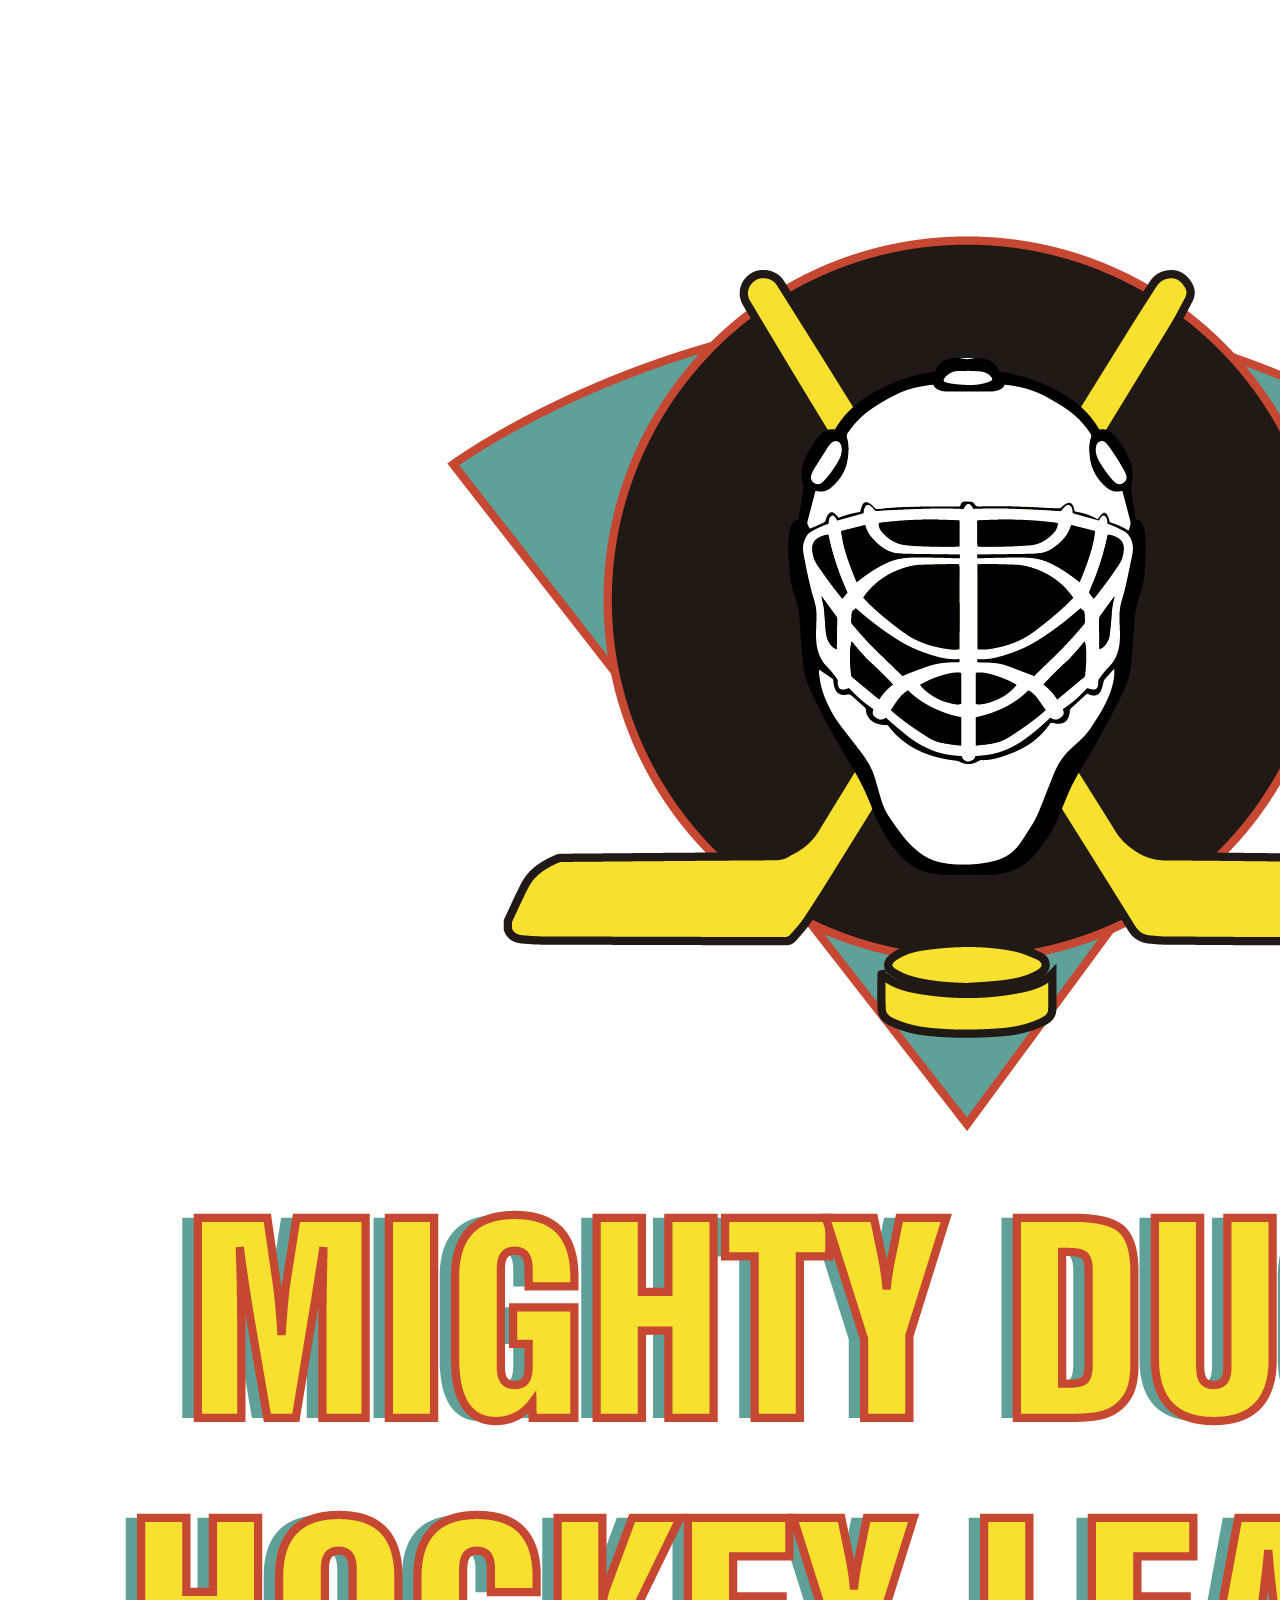
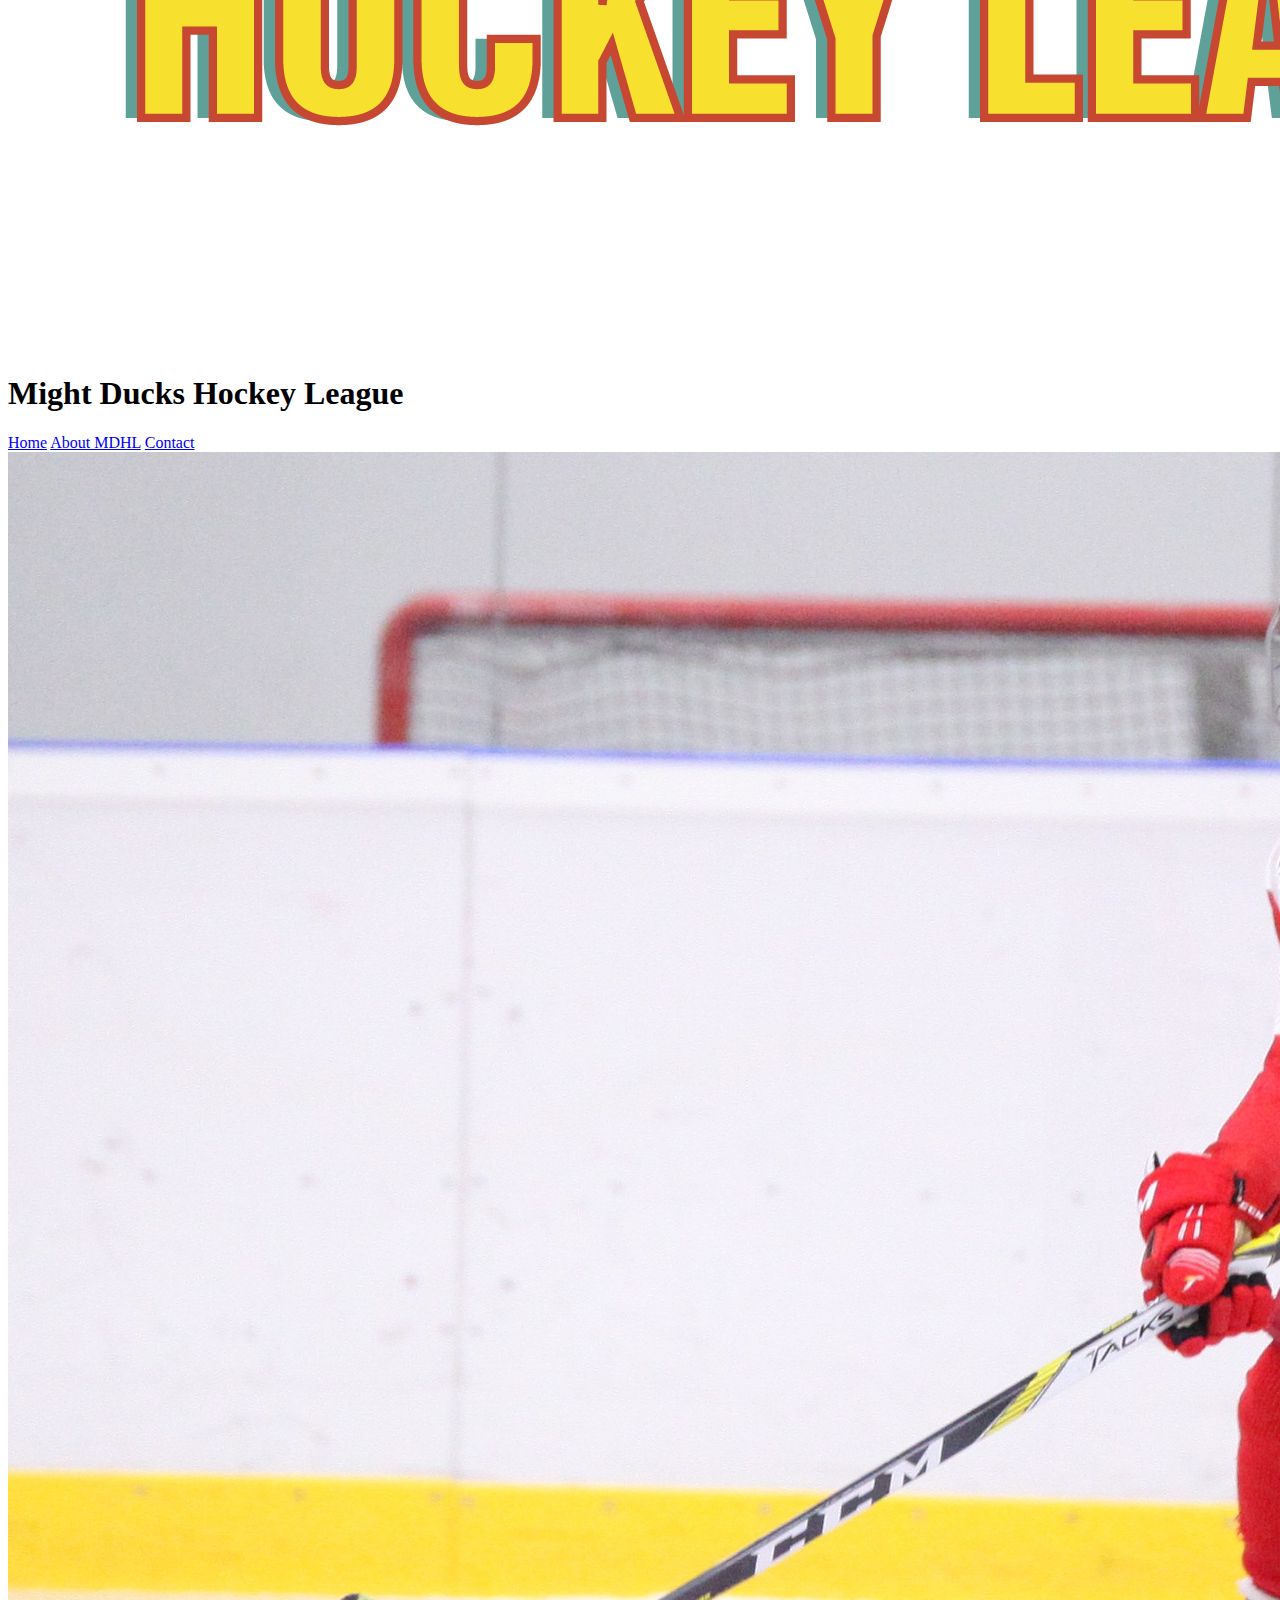
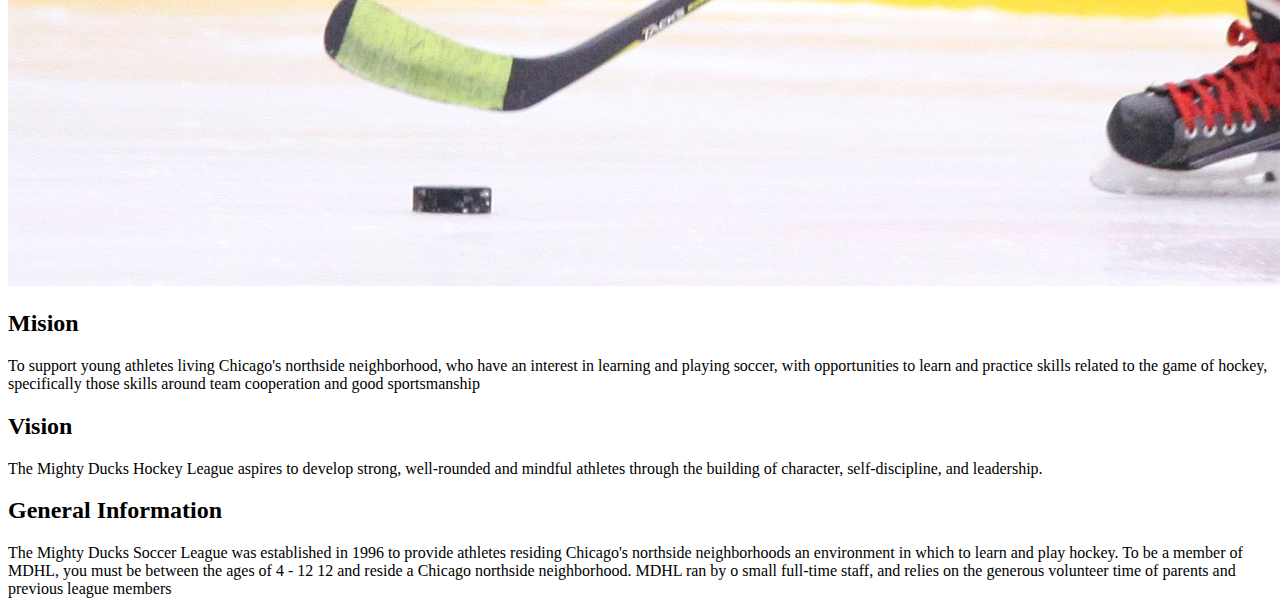
==== about.html @ c8203e19 "first commit" ====
<!DOCTYPE html>
<html lang="en">

<head>
    <meta charset="UTF-8">
    <meta http-equiv="X-UA-Compatible" content="IE=edge">
    <meta name="description" content="Information about hockey team">
    <meta name="viewport" content="width=device-width, initial-scale=1.0">
    <title>About MDHL</title>
</head>

<body>
    <header>
        <img src="./assets/images/LogoMightyducks-01.png" alt="Team logo" >
        <h1>Might Ducks Hockey League</h1>
        <nav>
            <a href="./index.html">Home</a>
            <a href="./about.html">About MDHL</a>
            <a href="./contact.html">Contact</a>
        </nav>
    </header>

    <main>
        <img src="./assets/images/hockey2.jpg" alt="Hockey player">
        <article>
            <h2>Mision</h2>
                <p>
                    To support young athletes living Chicago's northside neighborhood, who have an interest in
                    learning and playing soccer, with opportunities to learn and practice skills related to the game of
                    hockey, specifically those skills around team cooperation and good sportsmanship
                </p>
            <h2>Vision</h2>
                <p>
                    The Mighty Ducks Hockey League aspires to develop strong, well-rounded and mindful athletes
                    through the building of character, self-discipline, and leadership.
                </p>
            <h2>General Information</h2>
                <p>
                    The Mighty Ducks Soccer League was established in 1996 to provide athletes residing
                    Chicago's northside neighborhoods an environment in which to learn and play hockey. To be a member of
                    MDHL,
                    you must be between the ages of 4 - 12 12 and reside a Chicago northside neighborhood. MDHL ran by o
                    small
                    full-time staff, and relies on the generous volunteer time of
                    parents and previous league members

                </p>
        </article>
    </main>

</body>

</html>
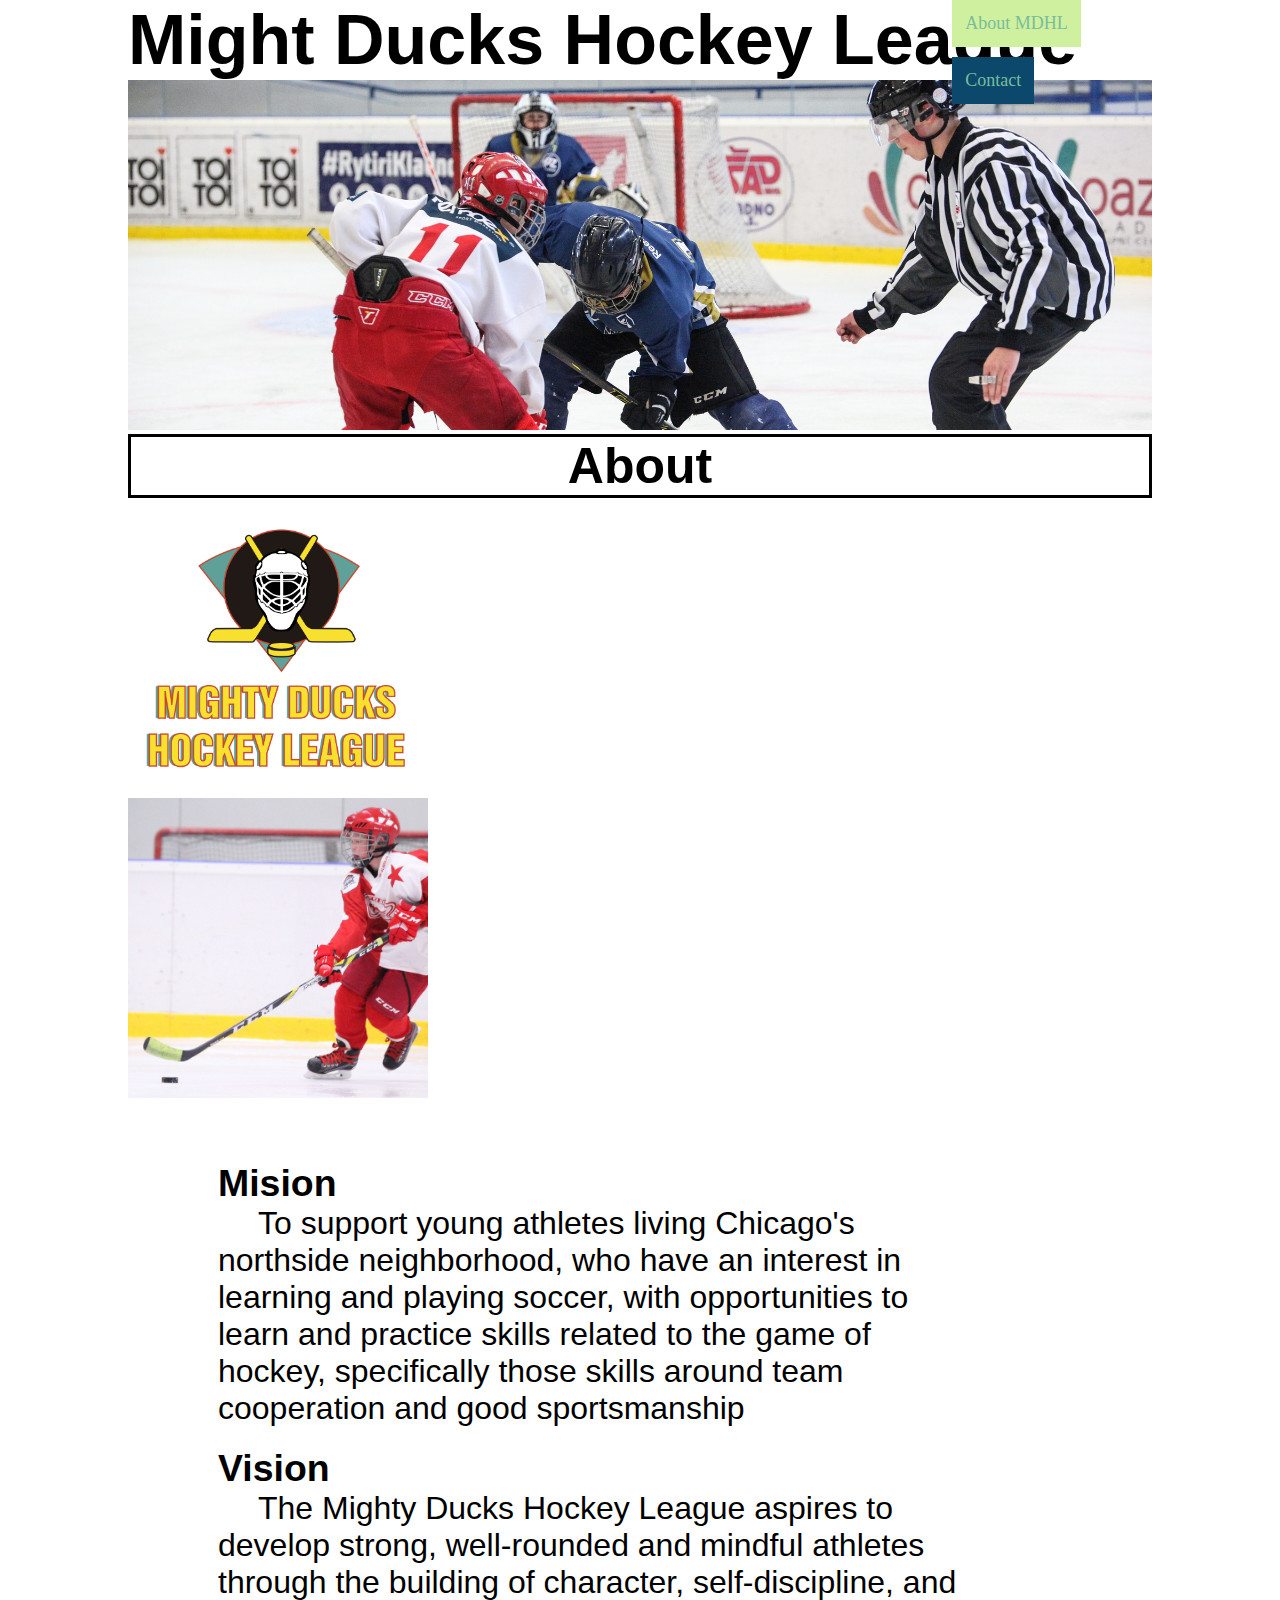
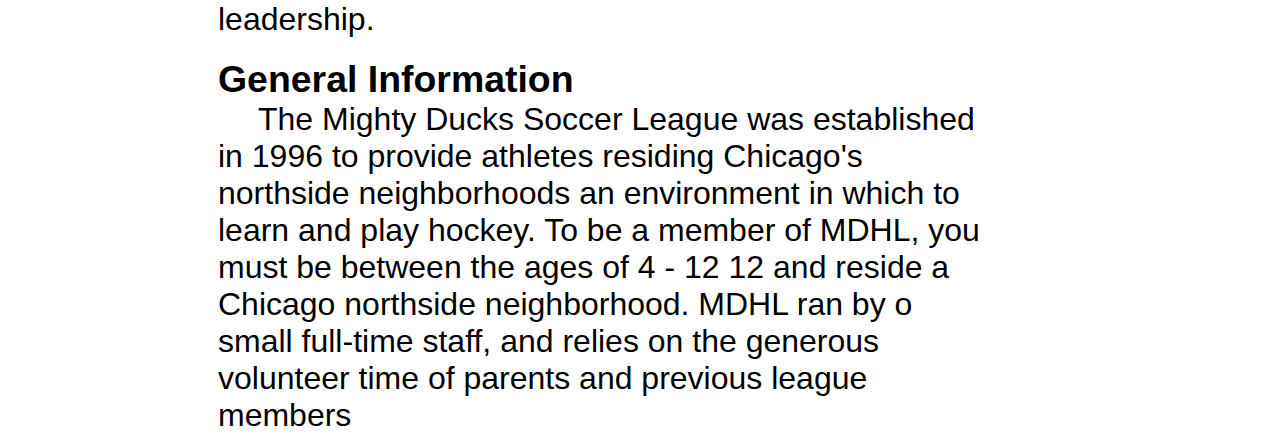
==== commit a9821560: "add my own_design style" ====
--- a/about.html
+++ b/about.html
@@ -6,36 +6,54 @@
     <meta http-equiv="X-UA-Compatible" content="IE=edge">
     <meta name="description" content="Information about hockey team">
     <meta name="viewport" content="width=device-width, initial-scale=1.0">
+
+    <link rel="stylesheet" href="./assets/styles/main.css">
+    <!--<link rel="stylesheet" href="./assets/styles/own_design.css">-->
+
+    <link rel="preconnect" href="https://fonts.googleapis.com">
+    <link rel="preconnect" href="https://fonts.gstatic.com" crossorigin>
+    <link href="https://fonts.googleapis.com/css2?family=Cedarville+Cursive&display=swap" rel="stylesheet">
+
     <title>About MDHL</title>
 </head>
 
 <body>
-    <header>
-        <img src="./assets/images/LogoMightyducks-01.png" alt="Team logo" >
+<div class="layout">
+    <header class="header">
         <h1>Might Ducks Hockey League</h1>
-        <nav>
-            <a href="./index.html">Home</a>
-            <a href="./about.html">About MDHL</a>
-            <a href="./contact.html">Contact</a>
+        <img class="img__banner" src="./assets/images/design1_image1.jpg" alt="Two hockey players">
+        <nav class="nav__header">
+            <a class="a__nav__header" href="./index.html">Home</a>
+            <a class="a__nav__header nav__about" href="#about">About MDHL</a>
+            <a class="a__nav__header" href="./contact.html">Contact</a>
         </nav>
     </header>
 
     <main>
-        <img src="./assets/images/hockey2.jpg" alt="Hockey player">
-        <article>
-            <h2>Mision</h2>
-                <p>
+        <h2>About</h2>
+        <div class="img__contenedor">
+            <img class="img__logo" src="./assets/images/LogoMightyducks-01.png" alt="Team logo" >
+            <img class="img__picture2"  src="./assets/images/hockey2.jpg" alt="Hockey player">
+        </div>
+        <div id="about" class="contenedor__articulos articulos__about">
+        <article class="article__about">
+            <h3>Mision</h3>
+                <p class="parrafos__about parrafos">
                     To support young athletes living Chicago's northside neighborhood, who have an interest in
                     learning and playing soccer, with opportunities to learn and practice skills related to the game of
                     hockey, specifically those skills around team cooperation and good sportsmanship
                 </p>
-            <h2>Vision</h2>
-                <p>
+        </article>        
+        <article class="article__about">    
+            <h3>Vision</h3>
+                <p class="parrafos__about parrafos">
                     The Mighty Ducks Hockey League aspires to develop strong, well-rounded and mindful athletes
                     through the building of character, self-discipline, and leadership.
                 </p>
-            <h2>General Information</h2>
-                <p>
+        </article>
+        <article class="article__about">        
+            <h3>General Information</h3>
+                <p class="parrafos__about parrafos">
                     The Mighty Ducks Soccer League was established in 1996 to provide athletes residing
                     Chicago's northside neighborhoods an environment in which to learn and play hockey. To be a member of
                     MDHL,
@@ -46,8 +64,9 @@
 
                 </p>
         </article>
+        </div>
     </main>
-
+</div>
 </body>
 
 </html>--- a/assets/styles/main.css
+++ b/assets/styles/main.css
@@ -0,0 +1,119 @@
+*{
+    margin: 0px;
+    padding: 0px;
+    box-sizing: border-box;
+}
+
+.layout{
+    padding-left: 10%;
+    padding-right: 10%;
+    
+}
+
+h1{
+    font-size: 70px;
+    font-family: 'Lucida Sans', 'Lucida Sans Regular', 'Lucida Grande', 'Lucida Sans Unicode', Geneva, Verdana, sans-serif;
+}
+
+.nav__header{
+    
+    position: absolute;
+    left: 80%;
+    bottom: 75%;
+   
+}
+
+.header{
+    position: relative;
+}
+
+.a__nav__header{
+    background-color: #0B486B;
+    display: inline-block;
+    padding: 13px;
+    margin: 5px;
+    color: #79BD9A;
+    font-size: 18px;
+    text-decoration: none;
+}
+
+.nav__contact, .nav__home, .nav__about{
+    background-color: #CFF09E;
+}
+
+h2{
+    text-align: center;
+    color: black;
+    border: 3px solid;
+    border-color:black ;
+    font-size: 50px;
+    font-family: "Open Sans", sans-serif;
+}
+
+h3{
+  font-family: "Poppins", sans-serif;
+  font-weight: 800;
+  font-style: normal;
+}
+
+.img__banner{
+    object-fit: cover;
+    object-position: 0% 25%;
+    display: inline-block;
+    height: 350px;
+    width: 100%;
+}
+
+.img__logo,.img__picture1,.img__picture2,.img__picture3{
+    object-fit: cover;
+    width: 300px;
+    height: 300px;
+    display: block;
+}
+
+.img__contenedor{
+    display: inline-block;
+}
+
+.contenedor__articulos{
+    display: inline-block;
+    width: 60vw;
+    height: 400px;
+    position: relative;
+}
+
+.articulos__home{
+    bottom: 140px;
+    left: 100px;
+}
+
+.articulos__about{
+    top: 60px;
+    left: 90px;
+}
+
+.contenedor__parrafos__contact{
+    display: inline-block;
+    position: relative;
+    left: 120px;
+    bottom: 450px;
+}
+
+.article__home{
+    margin: 40px;
+    font-size: 2rem;
+    font-family: "Arimo", sans-serif
+}
+
+.article__about{
+    margin-bottom: 20px;
+    font-size: 2rem;
+    font-family: "Arimo", sans-serif
+}
+
+.parrafos{
+    text-indent: 40px;
+    font-size: 2rem;
+    font-family: "Arimo", sans-serif
+}
+
--- a/assets/styles/own_design.css
+++ b/assets/styles/own_design.css
@@ -0,0 +1,134 @@
+*{
+    margin: 0;
+    padding: 0;
+    box-sizing: border-box;
+}
+
+.layout{
+    padding-left: 10%;
+    padding-right: 10%;
+    
+}
+
+h1{
+    font-family: "Cedarville Cursive", cursive;
+  font-weight: 400;
+  font-style: normal;
+  font-size: 60px;
+    /*position: absolute;*/
+    
+    
+}
+
+.nav__header{
+    position: absolute;
+    left:0;
+    top: 100px;
+    width: 300px;
+    
+    
+}
+
+.header{
+    position: relative;
+}
+
+
+.a__nav__header{
+    background-color: #0B486B;
+    display: block;
+    padding: 13px;
+    margin: 15px;
+    color: #79BD9A;
+    font-size: 18px;
+    text-decoration: none;
+
+}
+
+.img__banner{
+    object-fit: cover;
+    object-position: 50% 30%;
+    width: 100%;
+    height: 370px;
+}
+
+.img__contenedor{
+    position: relative;
+    margin-top: 35px;
+}
+
+.img__logo{
+    position: absolute;
+    left: 80%;
+    width: 300px;
+    height: 300px;
+    object-fit: cover;
+}
+
+.img__picture1, .img__picture2,.img__picture3{
+    object-fit: cover;
+    width: 300px;
+    height: 300px;
+}
+
+h2{
+    text-align: center;
+    font-size: 45px;
+    font-family: "Cedarville Cursive", cursive;
+    font-weight: 400;
+    font-style: normal;
+    border: #BED0C8 solid;
+    background-color: #CBD0C8;
+    padding: 5px;
+    margin-top: 15px;
+}
+
+
+.articulos__home{
+
+    width: 600px;
+    height: 400px;
+    position: absolute;
+    bottom:0;
+    top: 68%;
+    left:35%;
+}
+.articulos__home,.parrafos{
+    font-size: 35px ;
+    text-align: center;
+    margin: 10px;
+}
+
+.articulos__about{
+    width: 300px;
+    position: absolute;
+    left: 43%;
+    top: 66%;
+}
+
+.article__about{
+    font-size: 5px ;
+    text-align: center;
+    margin: 35px;
+    background-color: #C58E4D ;
+    display: block;
+    
+}
+.parrafos__about{
+    font-size: 5px;
+    color: #E7DFAE;
+}
+
+.article__about:hover{
+transform: scale(7);
+transition: all 1s ease-out;
+}
+
+
+
+.contenedor__parrafos__contact{
+    position: relative;
+    bottom: 200px;
+
+}
+
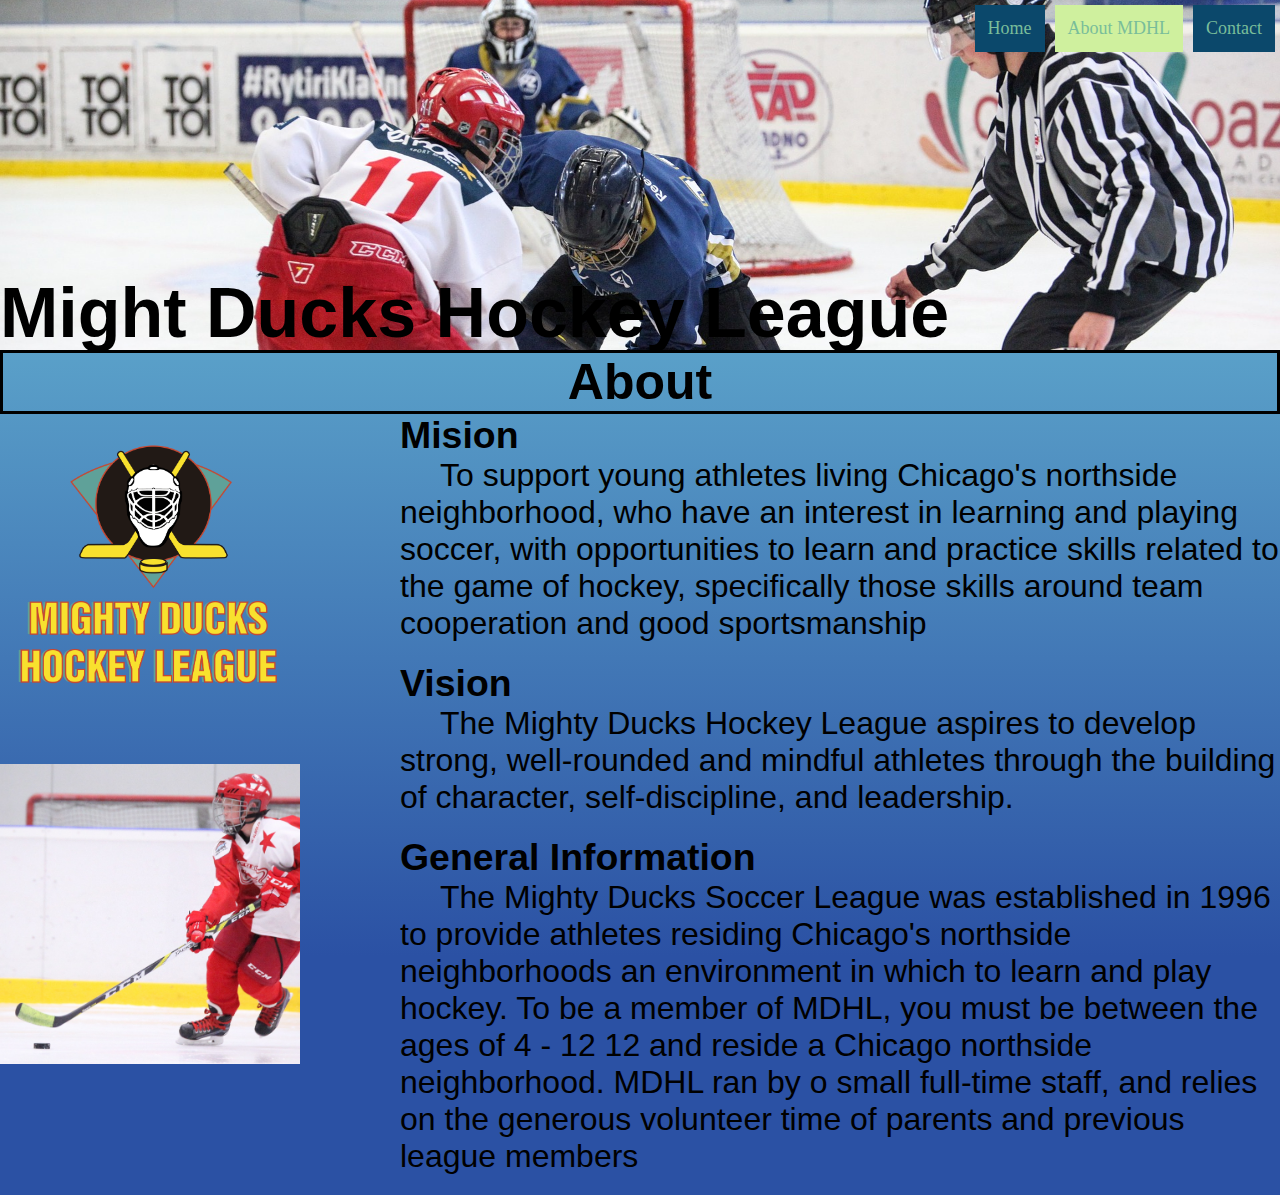
==== commit ce20c417: "add: Flex box" ====
--- a/about.html
+++ b/about.html
@@ -9,7 +9,7 @@
 
     <link rel="stylesheet" href="./assets/styles/main.css">
     <!--<link rel="stylesheet" href="./assets/styles/own_design.css">-->
-
+    <link rel="shortcut icon" href="./assets/images/LogoMightyducks-01.png" type="image/x-icon">
     <link rel="preconnect" href="https://fonts.googleapis.com">
     <link rel="preconnect" href="https://fonts.gstatic.com" crossorigin>
     <link href="https://fonts.googleapis.com/css2?family=Cedarville+Cursive&display=swap" rel="stylesheet">
@@ -31,39 +31,41 @@
 
     <main>
         <h2>About</h2>
-        <div class="img__contenedor">
-            <img class="img__logo" src="./assets/images/LogoMightyducks-01.png" alt="Team logo" >
-            <img class="img__picture2"  src="./assets/images/hockey2.jpg" alt="Hockey player">
-        </div>
-        <div id="about" class="contenedor__articulos articulos__about">
-        <article class="article__about">
-            <h3>Mision</h3>
-                <p class="parrafos__about parrafos">
-                    To support young athletes living Chicago's northside neighborhood, who have an interest in
-                    learning and playing soccer, with opportunities to learn and practice skills related to the game of
-                    hockey, specifically those skills around team cooperation and good sportsmanship
-                </p>
-        </article>        
-        <article class="article__about">    
-            <h3>Vision</h3>
-                <p class="parrafos__about parrafos">
-                    The Mighty Ducks Hockey League aspires to develop strong, well-rounded and mindful athletes
-                    through the building of character, self-discipline, and leadership.
-                </p>
-        </article>
-        <article class="article__about">        
-            <h3>General Information</h3>
-                <p class="parrafos__about parrafos">
-                    The Mighty Ducks Soccer League was established in 1996 to provide athletes residing
-                    Chicago's northside neighborhoods an environment in which to learn and play hockey. To be a member of
-                    MDHL,
-                    you must be between the ages of 4 - 12 12 and reside a Chicago northside neighborhood. MDHL ran by o
-                    small
-                    full-time staff, and relies on the generous volunteer time of
-                    parents and previous league members
-
-                </p>
-        </article>
+        <div class="contenedor__about">
+            <div class="img__contenedor">
+                <img class="img__logo" src="./assets/images/LogoMightyducks-01.png" alt="Team logo" >
+                <img class="img__picture2"  src="./assets/images/hockey2.jpg" alt="Hockey player">
+            </div>
+            <div id="about" class="contenedor__articulos articulos__about">
+            <article class="article__about">
+                <h3>Mision</h3>
+                    <p class="parrafos__about parrafos">
+                        To support young athletes living Chicago's northside neighborhood, who have an interest in
+                        learning and playing soccer, with opportunities to learn and practice skills related to the game of
+                        hockey, specifically those skills around team cooperation and good sportsmanship
+                    </p>
+            </article>        
+            <article class="article__about">    
+                <h3>Vision</h3>
+                    <p class="parrafos__about parrafos">
+                        The Mighty Ducks Hockey League aspires to develop strong, well-rounded and mindful athletes
+                        through the building of character, self-discipline, and leadership.
+                    </p>
+            </article>
+            <article class="article__about">        
+                <h3>General Information</h3>
+                    <p class="parrafos__about parrafos">
+                        The Mighty Ducks Soccer League was established in 1996 to provide athletes residing
+                        Chicago's northside neighborhoods an environment in which to learn and play hockey. To be a member of
+                        MDHL,
+                        you must be between the ages of 4 - 12 12 and reside a Chicago northside neighborhood. MDHL ran by o
+                        small
+                        full-time staff, and relies on the generous volunteer time of
+                        parents and previous league members
+    
+                    </p>
+            </article>
+            </div>
         </div>
     </main>
 </div>
--- a/assets/styles/main.css
+++ b/assets/styles/main.css
@@ -5,27 +5,40 @@
 }
 
 .layout{
-    padding-left: 10%;
-    padding-right: 10%;
     
+    background: #75cede;
+    background: linear-gradient(270deg,#75cede 0%, #2b51a4 80%);
+    background: -webkit-linear-gradient(270deg,#75cede 0%, #2b51a4 80%);
+    background: -moz-linear-gradient(270deg,#75cede 0%, #2b51a4 80%);
+    min-height: 100vh;
 }
 
 h1{
     font-size: 70px;
     font-family: 'Lucida Sans', 'Lucida Sans Regular', 'Lucida Grande', 'Lucida Sans Unicode', Geneva, Verdana, sans-serif;
+    align-self: flex-start;
+    position: absolute;
+    top: 78%;
+}
+
+.header{
+    display: flex;
+    flex-direction: column-reverse;
+    justify-content: flex-end;
+    position: relative;
 }
 
 .nav__header{
     
+    display: flex;
+    flex-direction:row ;
     position: absolute;
-    left: 80%;
-    bottom: 75%;
+    align-self: flex-end;
+    order: 2;
+
    
 }
 
-.header{
-    position: relative;
-}
 
 .a__nav__header{
     background-color: #0B486B;
@@ -41,6 +54,12 @@
     background-color: #CFF09E;
 }
 
+.section__home{
+    display:flex ;
+    flex-direction: column;
+    gap: 20px;
+}
+
 h2{
     text-align: center;
     color: black;
@@ -48,6 +67,16 @@
     border-color:black ;
     font-size: 50px;
     font-family: "Open Sans", sans-serif;
+    position: relative;
+    align-self: center;
+    justify-self: center;
+    min-width: 100vw;
+}
+
+.contenedor__articulos__img__home{
+    display: flex;
+    flex-direction: row;
+    gap: 100px;
 }
 
 h3{
@@ -59,7 +88,7 @@
 .img__banner{
     object-fit: cover;
     object-position: 0% 25%;
-    display: inline-block;
+    display: flex;
     height: 350px;
     width: 100%;
 }
@@ -72,32 +101,26 @@
 }
 
 .img__contenedor{
-    display: inline-block;
+    display: flex;
+    flex-direction: column;
+    gap: 50px;
 }
 
 .contenedor__articulos{
-    display: inline-block;
-    width: 60vw;
-    height: 400px;
-    position: relative;
+    display: flex;
+    flex-direction: column;
 }
 
 .articulos__home{
-    bottom: 140px;
-    left: 100px;
+    display: flex;
+    gap: 20px;
 }
 
 .articulos__about{
-    top: 60px;
-    left: 90px;
+    max-width: 70vw;
+    align-self: flex-end;
 }
 
-.contenedor__parrafos__contact{
-    display: inline-block;
-    position: relative;
-    left: 120px;
-    bottom: 450px;
-}
 
 .article__home{
     margin: 40px;
@@ -117,3 +140,21 @@
     font-family: "Arimo", sans-serif
 }
 
+.contenedor__about{
+    display: flex;
+    flex-direction: row;
+    gap: 100px;
+    
+}
+
+.contenedor__contacto{
+    display: flex;
+    flex-direction: row;
+    gap: 100px;
+}
+
+.contenedor__parrafos__contact{
+    
+    align-self: center;
+    /*justify-content: center;*/
+}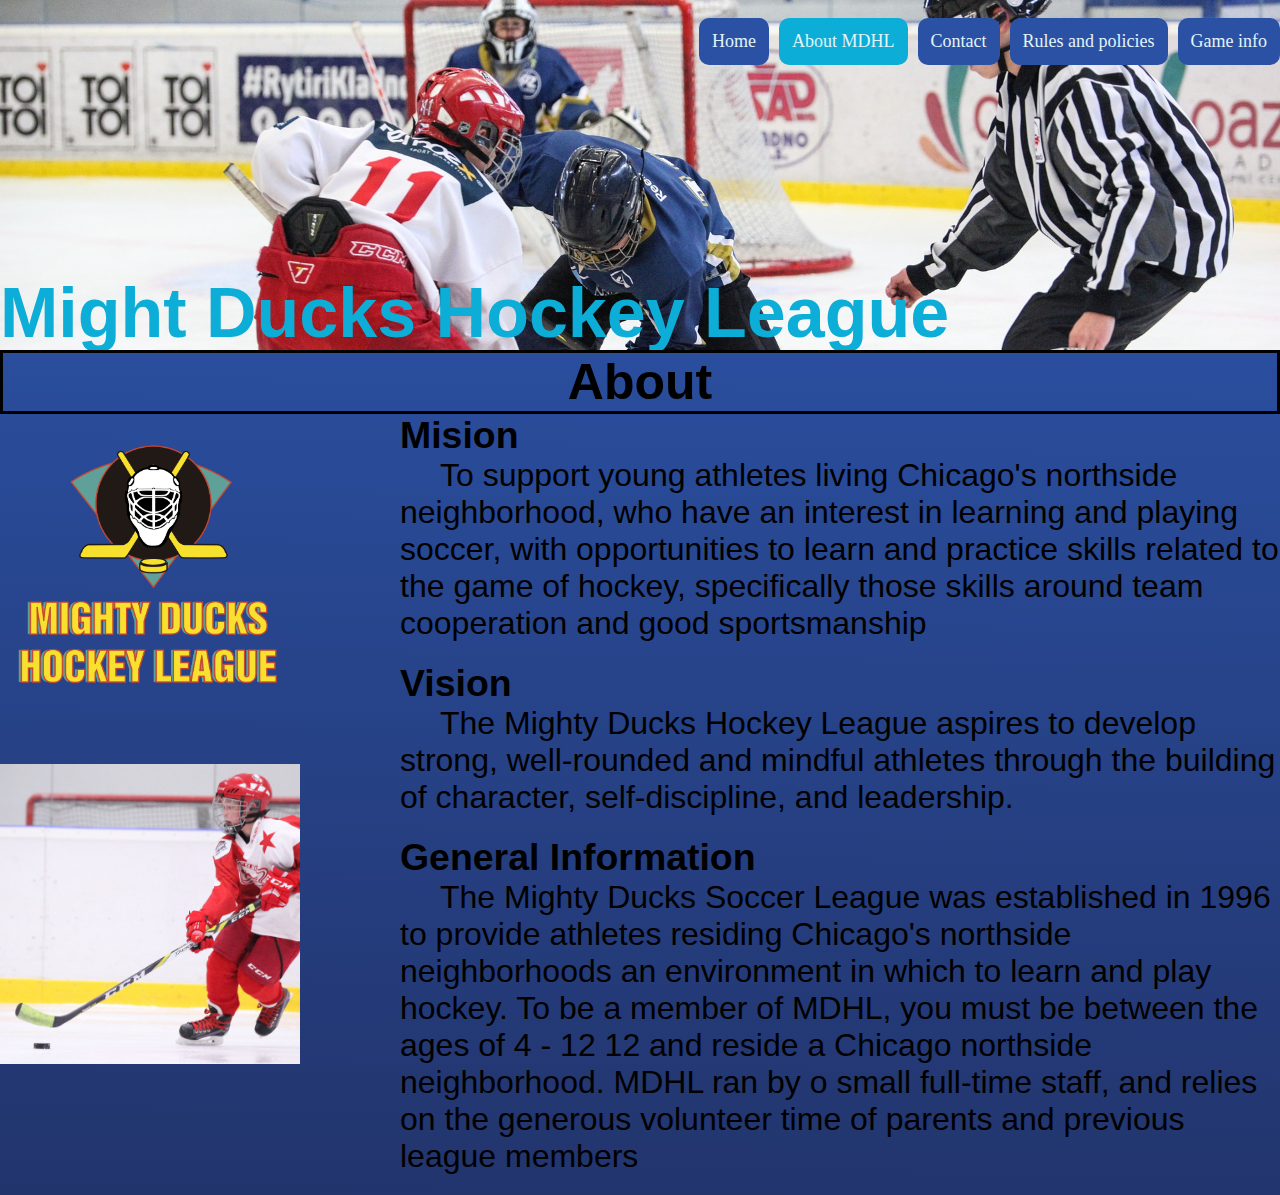
==== commit abd1bf8c: "add: 'page game info'" ====
--- a/about.html
+++ b/about.html
@@ -8,7 +8,6 @@
     <meta name="viewport" content="width=device-width, initial-scale=1.0">
 
     <link rel="stylesheet" href="./assets/styles/main.css">
-    <!--<link rel="stylesheet" href="./assets/styles/own_design.css">-->
     <link rel="shortcut icon" href="./assets/images/LogoMightyducks-01.png" type="image/x-icon">
     <link rel="preconnect" href="https://fonts.googleapis.com">
     <link rel="preconnect" href="https://fonts.gstatic.com" crossorigin>
@@ -26,6 +25,8 @@
             <a class="a__nav__header" href="./index.html">Home</a>
             <a class="a__nav__header nav__about" href="#about">About MDHL</a>
             <a class="a__nav__header" href="./contact.html">Contact</a>
+            <a class="a__nav__header" href="./rules.html" >Rules and policies</a>
+            <a class="a__nav__header" href="./game_info.html">Game info</a>
         </nav>
     </header>
 
--- a/assets/styles/main.css
+++ b/assets/styles/main.css
@@ -1,4 +1,4 @@
-*{
+* {
     margin: 0px;
     padding: 0px;
     box-sizing: border-box;
@@ -6,10 +6,10 @@
 
 .layout{
     
-    background: #75cede;
-    background: linear-gradient(270deg,#75cede 0%, #2b51a4 80%);
-    background: -webkit-linear-gradient(270deg,#75cede 0%, #2b51a4 80%);
-    background: -moz-linear-gradient(270deg,#75cede 0%, #2b51a4 80%);
+    background: #22346c;
+    background: linear-gradient(89deg,#22346c 0%, #2b51a4 80%);
+    background: -webkit-linear-gradient(89deg,#22346c 0%, #2b51a4 80%);
+    background: -moz-linear-gradient(89deg,#22346c 0%, #2b51a4 80%);
     min-height: 100vh;
 }
 
@@ -18,6 +18,7 @@
     font-family: 'Lucida Sans', 'Lucida Sans Regular', 'Lucida Grande', 'Lucida Sans Unicode', Geneva, Verdana, sans-serif;
     align-self: flex-start;
     position: absolute;
+    color:rgb(12,173,215);
     top: 78%;
 }
 
@@ -34,24 +35,32 @@
     flex-direction:row ;
     position: absolute;
     align-self: flex-end;
-    order: 2;
-
-   
+    /*order: 2;*/
+    justify-self: flex-end;
+    gap:10px;
+    top: 5%;
 }
 
 
 .a__nav__header{
-    background-color: #0B486B;
-    display: inline-block;
+    background-color: #2b51a4;
+    /*display: inline-block;
+    margin: 5px;*/
+    
+    
     padding: 13px;
-    margin: 5px;
-    color: #79BD9A;
+    color: #e2f4f8;
     font-size: 18px;
     text-decoration: none;
-}
-
-.nav__contact, .nav__home, .nav__about{
-    background-color: #CFF09E;
+    border-radius: 10px;
+}
+
+.a__nav__header:hover{
+    transform: scale(.89);
+}
+
+.nav__contact, .nav__home, .nav__about, .nav__rules{
+    background-color: #0cadd7;
 }
 
 .section__home{
@@ -157,4 +166,112 @@
     
     align-self: center;
     /*justify-content: center;*/
+}
+
+.email__style{
+    color: #75cede;
+}
+
+
+/*Listas*/
+
+
+.resaltar{
+    font-family: Impact, Haettenschweiler, 'Arial Narrow Bold', sans-serif;
+    list-style-position: initial;
+}
+
+.sub__h3__rules{
+    text-align: center;
+    font-size: 35px;
+}
+
+.contenedor__lista{
+    padding: 100px 300px ;
+    font-size: 40px;
+}
+
+dt{
+    font-family: Impact, Haettenschweiler, 'Arial Narrow Bold', sans-serif;
+    padding: 50px 0;
+}
+.dd__style{
+    text-indent: 40px;
+}
+
+.dd__style>ul {
+    /*text-indent: none;*/
+    list-style-position: inside;
+    width: 90%;
+    padding-left:10% ;
+    list-style: circle;
+    
+
+}
+
+.ol__contenedor>li{
+    
+    list-style-position: inside;
+}
+.ol__contenedor>li>ol{
+    list-style-type: lower-latin;
+    
+}
+
+.contenedor__general__ol>li{
+    padding-bottom: 40px;
+}
+
+.sub__regulations{
+    font-size: 40px ;
+    font-family: Impact, Haettenschweiler, 'Arial Narrow Bold', sans-serif;
+    padding-bottom: 50px;
+}
+
+.dl__style{
+    padding-bottom: 40px;
+}
+
+/*.contenedor__lista*/
+
+
+.main__game{
+    width: 100%;
+    display: flex;
+    flex-direction: column;
+    align-items: center;
+}
+
+.contenedor__general__gameInfo{
+    display: flex;
+    flex-direction: column;
+    align-items: flex-start;
+    width: 80%;
+
+}
+
+table{
+    width: 100%;
+    table-layout: fixed;
+    background-color: #22346c;
+    border-collapse: collapse;
+    color: wheat;
+    /*margin: 0 auto;*/
+}
+
+thead, tbody{
+
+    text-align: left;
+    
+}
+
+
+th, tr, td{
+    height: 40px;
+    padding-right: 20px;
+}
+
+.contenedor__info__game, .contendor__info__game__footer{
+    justify-content: center;
+    align-items: center;
 }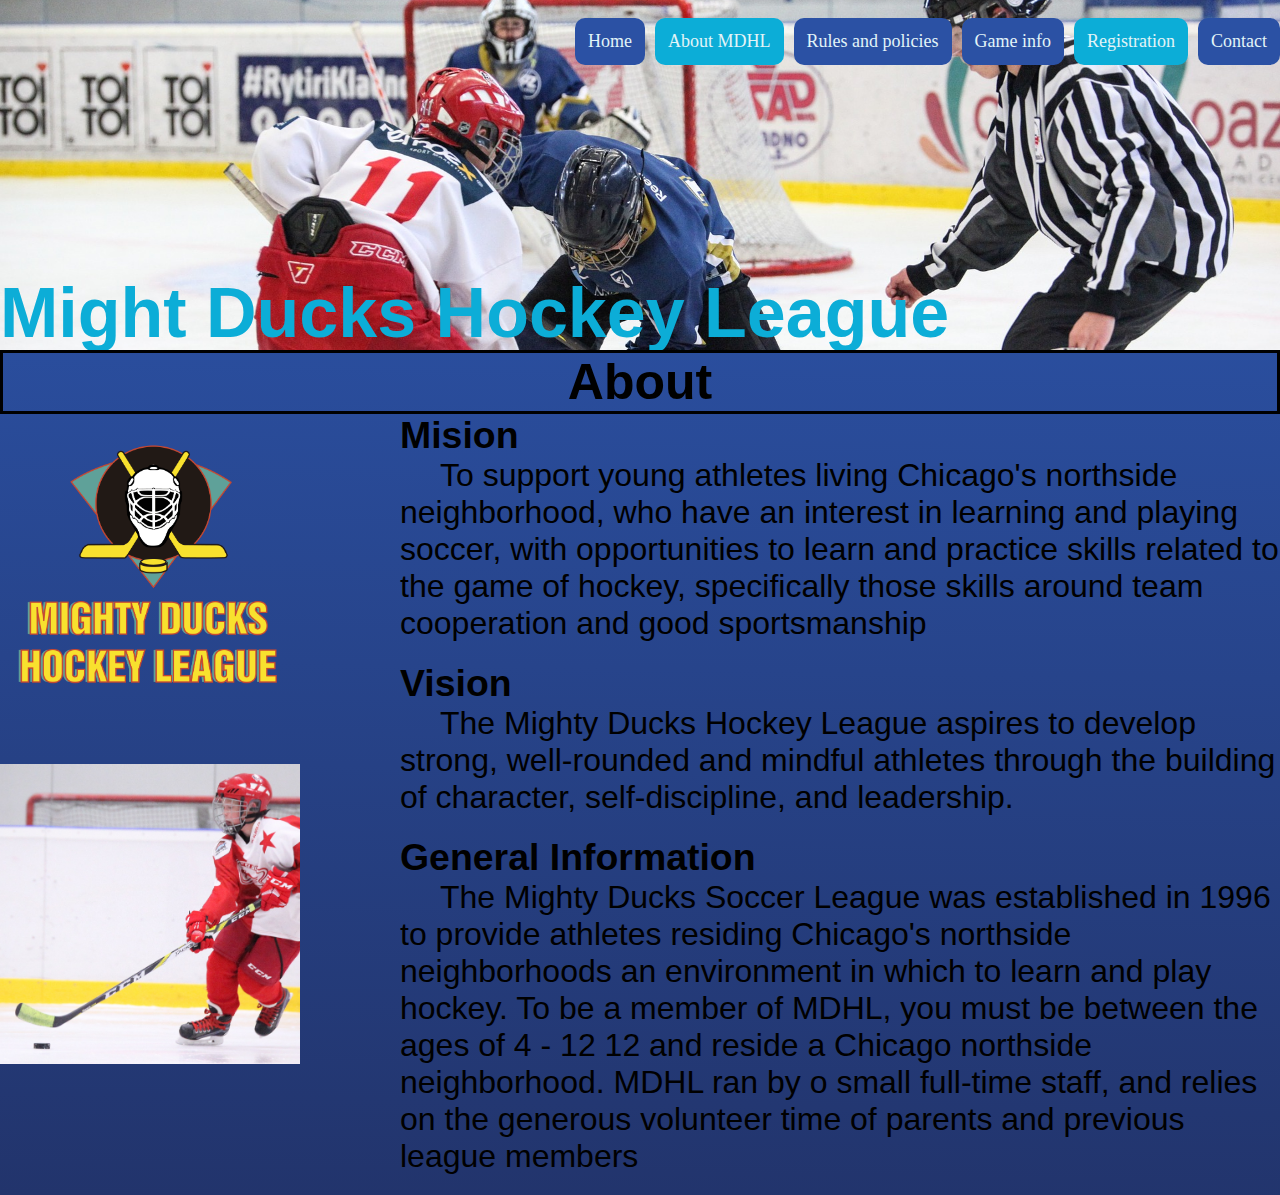
==== commit f3a24eb1: "add 'registration page'" ====
--- a/about.html
+++ b/about.html
@@ -24,9 +24,10 @@
         <nav class="nav__header">
             <a class="a__nav__header" href="./index.html">Home</a>
             <a class="a__nav__header nav__about" href="#about">About MDHL</a>
-            <a class="a__nav__header" href="./contact.html">Contact</a>
             <a class="a__nav__header" href="./rules.html" >Rules and policies</a>
             <a class="a__nav__header" href="./game_info.html">Game info</a>
+            <a class="a__nav__header nav__registration" href="/registration.html">Registration</a>
+            <a class="a__nav__header" href="./contact.html">Contact</a>
         </nav>
     </header>
 
--- a/assets/styles/main.css
+++ b/assets/styles/main.css
@@ -59,7 +59,7 @@
     transform: scale(.89);
 }
 
-.nav__contact, .nav__home, .nav__about, .nav__rules{
+.nav__contact, .nav__home, .nav__about, .nav__rules, .nav__game, .nav__registration{
     background-color: #0cadd7;
 }
 
@@ -246,17 +246,21 @@
     display: flex;
     flex-direction: column;
     align-items: flex-start;
-    width: 80%;
-
+    width: 60%;
+
+}
+
+caption{
+    text-align: left;
 }
 
 table{
     width: 100%;
     table-layout: fixed;
-    background-color: #22346c;
+    background-color: #234896;
     border-collapse: collapse;
-    color: wheat;
-    /*margin: 0 auto;*/
+    color: #75adb6
+   
 }
 
 thead, tbody{
@@ -274,4 +278,74 @@
 .contenedor__info__game, .contendor__info__game__footer{
     justify-content: center;
     align-items: center;
+}
+
+/*.col1{
+    
+    display: flex ;
+    flex-direction: column;
+    align-self:center ;
+    
+}*/
+
+.h3__gameInfo__1{
+  padding-bottom: 20px;
+}
+
+.contenedor__gameinfo__general{
+    display: flex;
+    flex-direction: column;
+    font-size: 20px;
+}
+
+.contenedor__h3__gaminfo__info1{
+    width: 100%;
+    display: flex;
+    flex-direction: row;
+    gap: 5px;
+    
+}
+
+.contenedor__info__game p{
+    align-self: center;
+}
+.contenedor__info__game{
+display: flex;
+flex-direction: column;
+justify-content: space-between;
+}
+
+.contenedor__h3__gaminfo__info2{
+    width: 100%;
+    display: flex;
+    flex-direction: row;
+    gap: 5px;
+}
+
+.contenedor__h3__gaminfo__info3{
+    width: 100%;
+    display: flex;
+    flex-direction: row;
+    gap: 5px;
+    padding-top: 50px;
+}
+
+.contenedor__info__game__footer{
+    width: 100%;
+    display: flex;
+    flex-direction: row;
+    justify-content: space-between;
+    padding-bottom:50px ;
+}
+
+.contenedor__h3__gaminfo__footer{
+    width: 100%;
+    display: flex;
+    flex-direction: row;
+    gap: 5px;
+    justify-content: flex-start;
+}
+.contenedor__info__game__footer a{
+    align-self: center;
+
 }